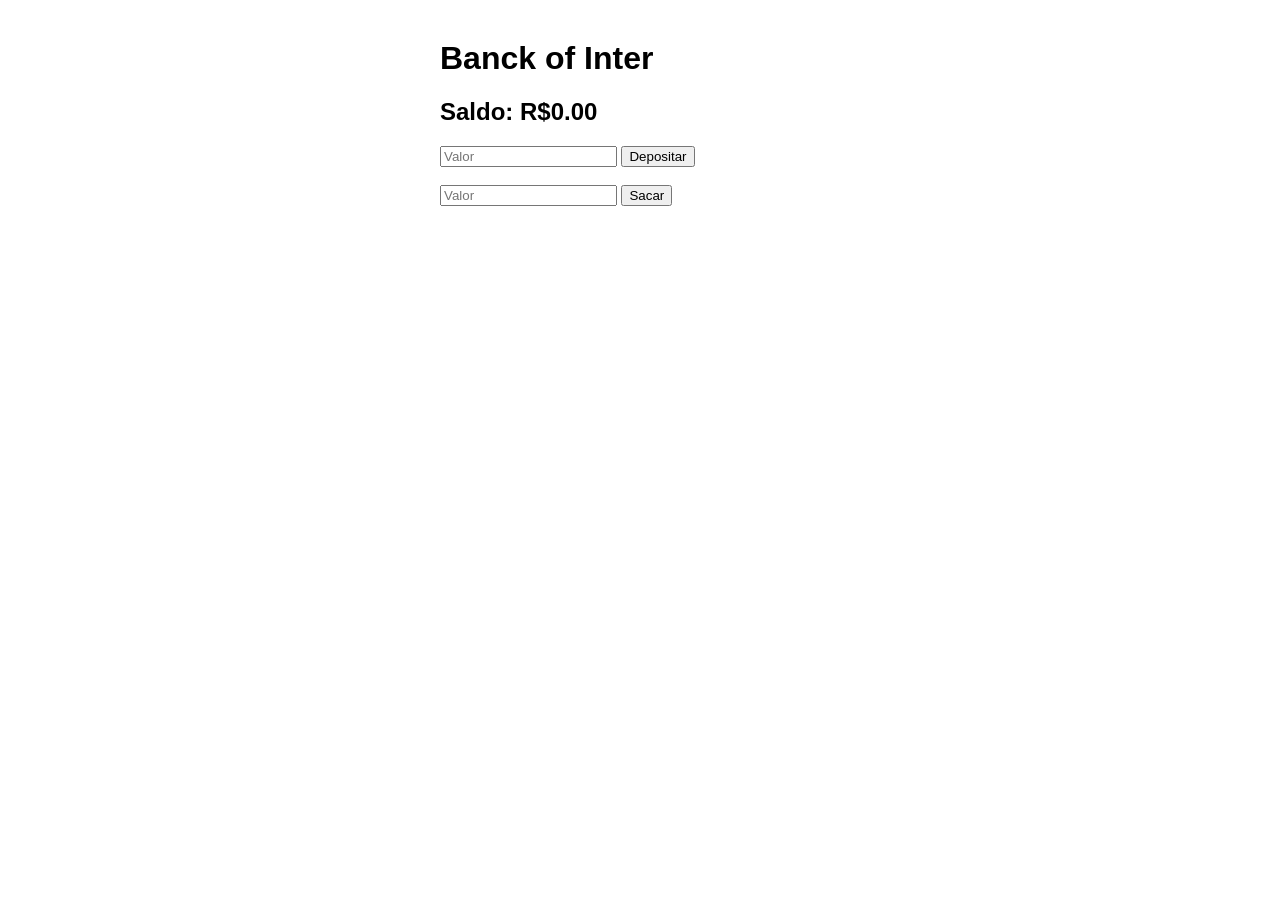
==== target/classes/static/index.html @ ff5e9957 "Create bacnk" ====
<!DOCTYPE html>
<html lang="pt-BR">
<head>
<meta charset="UTF-8">
<title>Banck</title>
</head>
<body style="font-family: sans-serif; max-width: 400px; margin: 40px auto;">

  <h1>Banck of Inter</h1>

  <h2>Saldo: R$<span id="saldo">0.00</span></h2>

  <div>
    <input type="number" id="valorDeposito" placeholder="Valor">
    <button onclick="depositar()">Depositar</button>
  </div>

  <br>

  <div>
    <input type="number" id="valorSaque" placeholder="Valor">
    <button onclick="sacar()">Sacar</button>
  </div>

  <p id="msg" style="color:red;"></p>

<script>
  async function atualizarSaldo() {
    const res = await fetch('/api/conta/saldo');
    const saldo = await res.json();
    document.getElementById('saldo').innerText = saldo.toFixed(2);
  }

  async function depositar() {
    const valor = parseFloat(document.getElementById('valorDeposito').value);
    await fetch('/api/conta/depositar', {
      method: 'POST',
      headers: { 'Content-Type': 'application/json' },
      body: JSON.stringify({ valor })
    });
    document.getElementById('msg').innerText = '';
    atualizarSaldo();
  }

  async function sacar() {
    const valor = parseFloat(document.getElementById('valorSaque').value);
    const res = await fetch('/api/conta/sacar', {
      method: 'POST',
      headers: { 'Content-Type': 'application/json' },
      body: JSON.stringify({ valor })
    });
    if (!res.ok) {
      document.getElementById('msg').innerText = await res.text();
    } else {
      document.getElementById('msg').innerText = '';
      atualizarSaldo();
    }
  }

  atualizarSaldo();
</script>

</body>
</html>
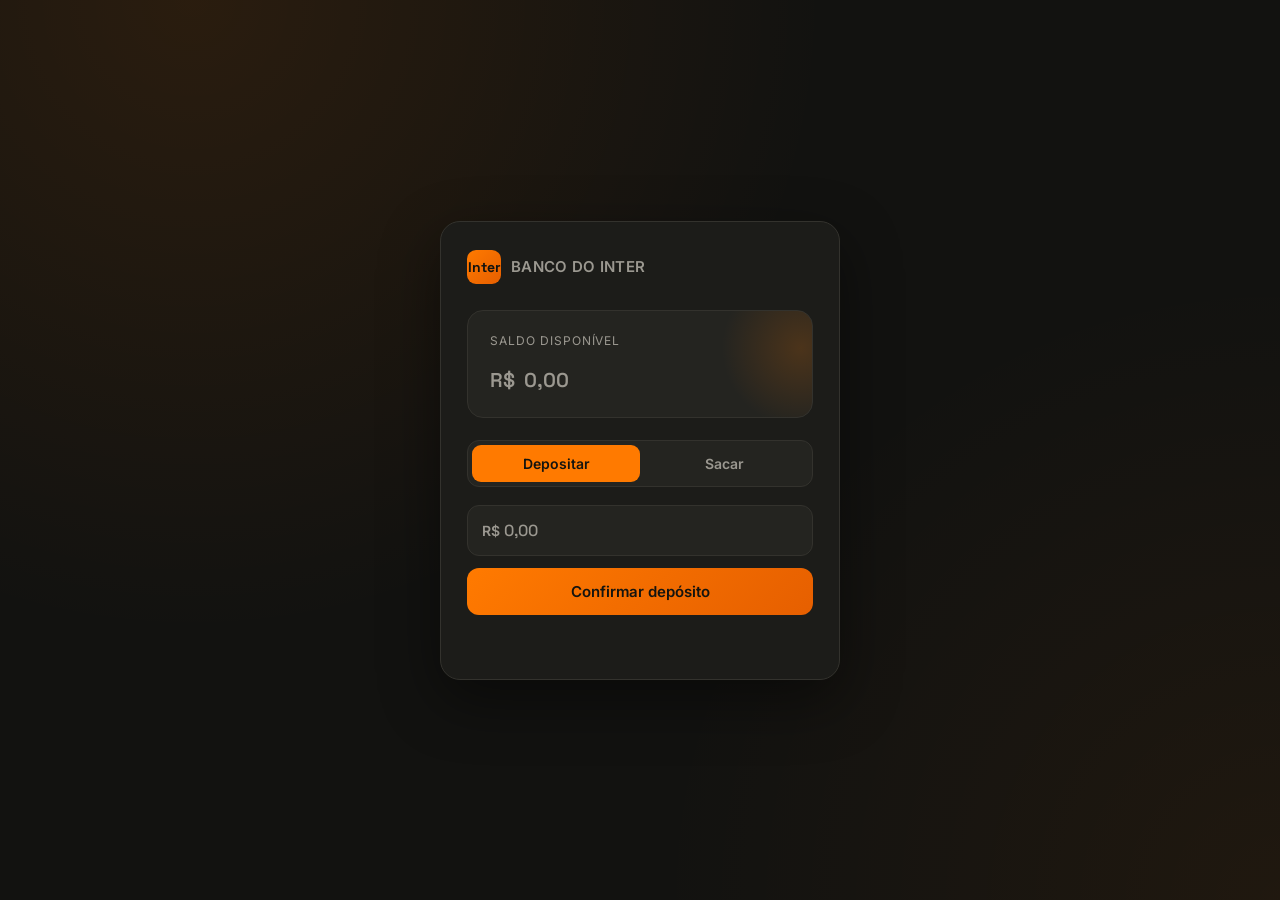
==== commit 926ec846: "Configurando e criando as interfaces" ====
--- a/target/classes/static/index.html
+++ b/target/classes/static/index.html
@@ -1,43 +1,96 @@
 <!DOCTYPE html>
 <html lang="pt-BR">
 <head>
-<meta charset="UTF-8">
-<title>Banck</title>
+  <meta charset="UTF-8">
+  <meta name="viewport" content="width=device-width, initial-scale=1.0">
+  <title>Banco do Inter</title>
+  <link rel="preconnect" href="https://fonts.googleapis.com">
+  <link rel="preconnect" href="https://fonts.gstatic.com" crossorigin>
+  <link href="https://fonts.googleapis.com/css2?family=Space+Grotesk:wght@500;600;700&family=Inter:wght@400;500;600&display=swap" rel="stylesheet">
+  <link rel="stylesheet" href="banco.css">
 </head>
-<body style="font-family: sans-serif; max-width: 400px; margin: 40px auto;">
+<body>
 
-  <h1>Banck of Inter</h1>
+<div class="cartao">
 
-  <h2>Saldo: R$<span id="saldo">0.00</span></h2>
-
-  <div>
-    <input type="number" id="valorDeposito" placeholder="Valor">
-    <button onclick="depositar()">Depositar</button>
+  <div class="topo">
+    <div class="logo">Inter</div>
+    <h1>BANCO DO INTER</h1>
   </div>
 
-  <br>
-
-  <div>
-    <input type="number" id="valorSaque" placeholder="Valor">
-    <button onclick="sacar()">Sacar</button>
+  <div class="bloco-saldo">
+    <p class="rotulo-saldo">Saldo disponível</p>
+    <p class="valor-saldo" id="saldoWrap"><span>R$</span> <span id="saldo">0,00</span></p>
   </div>
 
-  <p id="msg" style="color:red;"></p>
+  <div class="abas">
+    <div class="indicador-aba" id="indicadorAba"></div>
+    <button class="aba ativa" id="abaDepositar" onclick="mudarAba('depositar')">Depositar</button>
+    <button class="aba" id="abaSacar" onclick="mudarAba('sacar')">Sacar</button>
+  </div>
+
+  <div class="painel ativo" id="painelDepositar">
+    <div class="campo">
+      <span>R$</span>
+      <input type="number" id="valorDeposito" placeholder="0,00" inputmode="decimal">
+    </div>
+    <button class="botao botao-primario" onclick="depositar()">Confirmar depósito</button>
+  </div>
+
+  <div class="painel" id="painelSacar">
+    <div class="campo">
+      <span>R$</span>
+      <input type="number" id="valorSaque" placeholder="0,00" inputmode="decimal">
+    </div>
+    <button class="botao botao-primario" onclick="sacar()">Confirmar saque</button>
+  </div>
+
+  <p id="msg" class="mensagem"></p>
+
+</div>
 
 <script>
+  function mudarAba(aba){
+    const indicador = document.getElementById('indicadorAba');
+    const abaDepositar = document.getElementById('abaDepositar');
+    const abaSacar = document.getElementById('abaSacar');
+    const painelDepositar = document.getElementById('painelDepositar');
+    const painelSacar = document.getElementById('painelSacar');
+
+    document.getElementById('msg').innerText = '';
+
+    if(aba === 'depositar'){
+      indicador.classList.remove('deslocado');
+      abaDepositar.classList.add('ativa');
+      abaSacar.classList.remove('ativa');
+      painelDepositar.classList.add('ativo');
+      painelSacar.classList.remove('ativo');
+    } else {
+      indicador.classList.add('deslocado');
+      abaSacar.classList.add('ativa');
+      abaDepositar.classList.remove('ativa');
+      painelSacar.classList.add('ativo');
+      painelDepositar.classList.remove('ativo');
+    }
+  }
+
+  function formatarMoeda(valor){
+    return valor.toLocaleString('pt-BR', { minimumFractionDigits: 2, maximumFractionDigits: 2 });
+  }
+
   async function atualizarSaldo() {
     const res = await fetch('/api/conta/saldo');
     const saldo = await res.json();
-    document.getElementById('saldo').innerText = saldo.toFixed(2);
+    document.getElementById('saldo').innerText = formatarMoeda(saldo);
   }
 
   async function depositar() {
     const valor = parseFloat(document.getElementById('valorDeposito').value);
     await fetch('/api/conta/depositar', {
-      method: 'POST',
-      headers: { 'Content-Type': 'application/json' },
+      method: 'POST', headers: { 'Content-Type': 'application/json' },
       body: JSON.stringify({ valor })
     });
+    document.getElementById('valorDeposito').value = '';
     document.getElementById('msg').innerText = '';
     atualizarSaldo();
   }
@@ -52,6 +105,7 @@
     if (!res.ok) {
       document.getElementById('msg').innerText = await res.text();
     } else {
+      document.getElementById('valorSaque').value = '';
       document.getElementById('msg').innerText = '';
       atualizarSaldo();
     }
@@ -61,4 +115,4 @@
 </script>
 
 </body>
-</html>
+</html>
--- a/target/classes/static/banco.css
+++ b/target/classes/static/banco.css
@@ -0,0 +1,227 @@
+:root{
+    --laranja: #FF7A00;
+    --laranja-escuro: #E65F00;
+    --fundo: #121210;
+    --superficie: #1C1C19;
+    --superficie-alta: #242420;
+    --texto: #F4F1EA;
+    --texto-mudo: #9B9890;
+    --verde: #37C871;
+    --vermelho: #FF5C5C;
+    --borda: #33322D;
+}
+
+*{ box-sizing: border-box; }
+
+body{
+    font-family: 'Inter', sans-serif;
+    background: var(--fundo);
+    background-image:
+            radial-gradient(circle at 15% 0%, rgba(255,122,0,0.10), transparent 45%),
+            radial-gradient(circle at 100% 100%, rgba(255,122,0,0.06), transparent 40%);
+    color: var(--texto);
+    margin: 0;
+    min-height: 100vh;
+    display: flex;
+    align-items: center;
+    justify-content: center;
+    padding: 24px;
+}
+
+.cartao{
+    width: 100%;
+    max-width: 400px;
+    background: var(--superficie);
+    border: 1px solid var(--borda);
+    border-radius: 20px;
+    padding: 28px 26px 32px;
+    box-shadow: 0 20px 60px rgba(0,0,0,0.45);
+}
+
+.topo{
+    display: flex;
+    align-items: center;
+    gap: 10px;
+    margin-bottom: 26px;
+}
+
+.logo{
+    width: 34px;
+    height: 34px;
+    border-radius: 9px;
+    background: linear-gradient(135deg, var(--laranja), var(--laranja-escuro));
+    display: flex;
+    align-items: center;
+    justify-content: center;
+    font-family: 'Space Grotesk', sans-serif;
+    font-weight: 700;
+    font-size: 14px;
+    color: #14140F;
+    flex-shrink: 0;
+}
+
+h1{
+    font-size: 15px;
+    font-weight: 600;
+    letter-spacing: 0.02em;
+    margin: 0;
+    color: var(--texto-mudo);
+}
+
+.bloco-saldo{
+    background: var(--superficie-alta);
+    border: 1px solid var(--borda);
+    border-radius: 16px;
+    padding: 22px 22px 20px;
+    margin-bottom: 22px;
+    position: relative;
+    overflow: hidden;
+}
+
+.bloco-saldo::before{
+    content: "";
+    position: absolute;
+    top: -40%;
+    right: -20%;
+    width: 160px;
+    height: 160px;
+    background: radial-gradient(circle, rgba(255,122,0,0.18), transparent 70%);
+}
+
+.rotulo-saldo{
+    font-size: 12px;
+    text-transform: uppercase;
+    letter-spacing: 0.08em;
+    color: var(--texto-mudo);
+    margin: 0 0 6px;
+    position: relative;
+}
+
+.valor-saldo{
+    font-family: 'Space Grotesk', sans-serif;
+    font-size: 34px;
+    font-weight: 700;
+    margin: 0;
+    position: relative;
+    transition: opacity 0.15s ease;
+}
+
+.valor-saldo span{ color: var(--texto-mudo); font-size: 20px; font-weight: 600; }
+
+.abas{
+    display: grid;
+    grid-template-columns: 1fr 1fr;
+    background: var(--superficie-alta);
+    border: 1px solid var(--borda);
+    border-radius: 12px;
+    padding: 4px;
+    margin-bottom: 18px;
+    position: relative;
+}
+
+.aba{
+    border: none;
+    background: transparent;
+    color: var(--texto-mudo);
+    font-family: 'Inter', sans-serif;
+    font-weight: 600;
+    font-size: 14px;
+    padding: 10px 0;
+    border-radius: 9px;
+    cursor: pointer;
+    transition: color 0.2s ease;
+    position: relative;
+    z-index: 1;
+}
+
+.aba.ativa{ color: #14140F; }
+
+.indicador-aba{
+    position: absolute;
+    top: 4px;
+    left: 4px;
+    width: calc(50% - 4px);
+    height: calc(100% - 8px);
+    background: var(--laranja);
+    border-radius: 9px;
+    transition: transform 0.25s cubic-bezier(.4,0,.2,1);
+    z-index: 0;
+}
+
+.indicador-aba.deslocado{ transform: translateX(calc(100% + 0px)); }
+
+.painel{ display: none; }
+.painel.ativo{ display: block; animation: surgir 0.2s ease; }
+
+@keyframes surgir{
+    from{ opacity: 0; transform: translateY(4px); }
+    to{ opacity: 1; transform: translateY(0); }
+}
+
+.campo{
+    display: flex;
+    align-items: center;
+    background: var(--superficie-alta);
+    border: 1px solid var(--borda);
+    border-radius: 12px;
+    padding: 0 14px;
+    margin-bottom: 12px;
+    transition: border-color 0.15s ease;
+}
+
+.campo:focus-within{ border-color: var(--laranja); }
+
+.campo span{
+    color: var(--texto-mudo);
+    font-weight: 600;
+    font-size: 14px;
+    margin-right: 4px;
+}
+
+.campo input{
+    flex: 1;
+    background: transparent;
+    border: none;
+    outline: none;
+    color: var(--texto);
+    font-family: 'Space Grotesk', sans-serif;
+    font-size: 16px;
+    font-weight: 600;
+    padding: 14px 0;
+    min-width: 0;
+}
+
+.campo input::placeholder{ color: var(--texto-mudo); font-weight: 500; }
+
+.campo input::-webkit-outer-spin-button,
+.campo input::-webkit-inner-spin-button{ -webkit-appearance: none; margin: 0; }
+.campo input[type=number]{ -moz-appearance: textfield; }
+
+.botao{
+    width: 100%;
+    border: none;
+    border-radius: 12px;
+    padding: 14px 0;
+    font-family: 'Inter', sans-serif;
+    font-weight: 600;
+    font-size: 15px;
+    cursor: pointer;
+    transition: transform 0.08s ease, filter 0.15s ease;
+}
+
+.botao:active{ transform: scale(0.98); }
+
+.botao-primario{
+    background: linear-gradient(135deg, var(--laranja), var(--laranja-escuro));
+    color: #14140F;
+}
+
+.botao-primario:hover{ filter: brightness(1.08); }
+
+.mensagem{
+    min-height: 18px;
+    font-size: 13px;
+    text-align: center;
+    margin: 14px 0 0;
+    color: var(--vermelho);
+}
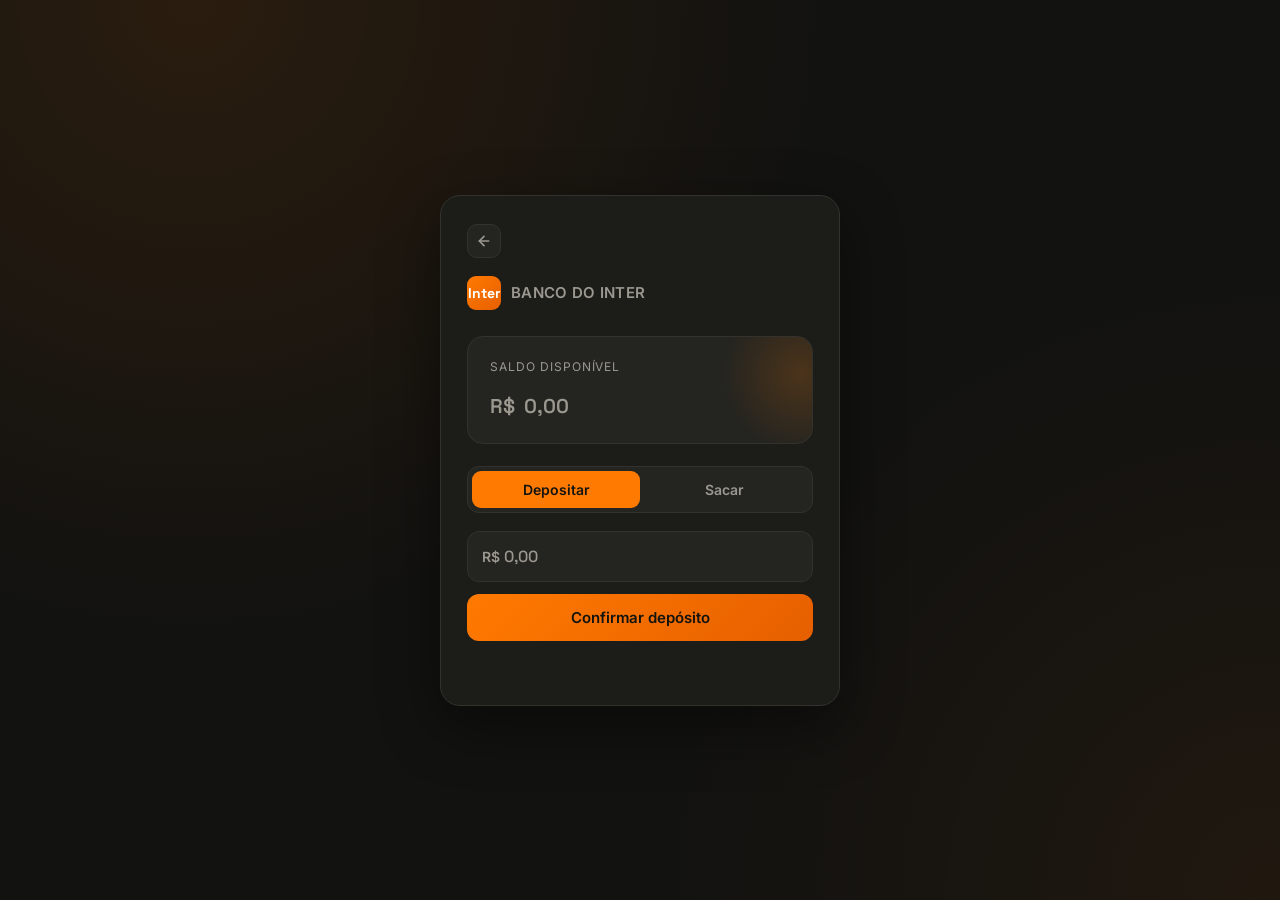
==== commit 280556cb: "Create back of login" ====
--- a/target/classes/static/index.html
+++ b/target/classes/static/index.html
@@ -12,6 +12,12 @@
 <body>
 
 <div class="cartao">
+  <button class="back-btn" id="back">
+    <svg xmlns="http://www.w3.org/2000/svg" width="18" height="18" viewBox="0 0 24 24" fill="none" stroke="currentColor" stroke-width="2.5" stroke-linecap="round" stroke-linejoin="round">
+      <path d="M19 12H5"/>
+      <path d="M12 19l-7-7 7-7"/>
+    </svg>
+  </button>
 
   <div class="topo">
     <div class="logo">Inter</div>
@@ -48,6 +54,7 @@
   <p id="msg" class="mensagem"></p>
 
 </div>
+
 
 <script>
   function mudarAba(aba){
@@ -111,6 +118,10 @@
     }
   }
 
+  const button = document.getElementById("back");
+  button.addEventListener("click", () =>{
+    window.location.href = "userLogin.html";
+  });
   atualizarSaldo();
 </script>
 
--- a/target/classes/static/banco.css
+++ b/target/classes/static/banco.css
@@ -36,6 +36,7 @@
     border-radius: 20px;
     padding: 28px 26px 32px;
     box-shadow: 0 20px 60px rgba(0,0,0,0.45);
+    position: relative;
 }
 
 .topo{
@@ -56,7 +57,7 @@
     font-family: 'Space Grotesk', sans-serif;
     font-weight: 700;
     font-size: 14px;
-    color: #14140F;
+    color: white;
     flex-shrink: 0;
 }
 
@@ -224,4 +225,96 @@
     text-align: center;
     margin: 14px 0 0;
     color: var(--vermelho);
+}
+
+/* ===== Botão voltar =====
+   Antes estava com position: absolute sobrepondo o .logo.
+   Agora fica em fluxo normal, numa linha própria acima do .topo,
+   com margem controlada e tamanho responsivo via @media. */
+.back-btn {
+    display: flex;
+    align-items: center;
+    justify-content: center;
+    width: 34px;
+    height: 34px;
+    margin-bottom: 18px;
+    background-color: var(--superficie-alta);
+    border: 1px solid var(--borda);
+    border-radius: 10px;
+    color: var(--texto-mudo);
+    cursor: pointer;
+    padding: 0;
+    transition: background-color 0.2s ease, border-color 0.2s ease, color 0.2s ease, transform 0.15s ease;
+}
+
+.back-btn svg{
+    width: 16px;
+    height: 16px;
+    stroke-width: 2.5;
+}
+
+.back-btn:hover {
+    background-color: rgba(230, 95, 0, 0.15);
+    border-color: rgba(230, 95, 0, 0.4);
+    color: var(--laranja);
+    transform: translateX(-2px);
+}
+
+.back-btn:active {
+    transform: translateX(-2px) scale(0.92);
+}
+
+.back-btn:focus-visible {
+    outline: 2px solid var(--laranja);
+    outline-offset: 2px;
+}
+
+/* ===== Media queries ===== */
+
+/* Tablets e telas médias */
+@media (max-width: 480px){
+    .cartao{
+        padding: 22px 18px 26px;
+        border-radius: 16px;
+    }
+
+    .valor-saldo{ font-size: 28px; }
+
+    .back-btn{
+        width: 32px;
+        height: 32px;
+        margin-bottom: 14px;
+    }
+
+    .back-btn svg{
+        width: 15px;
+        height: 15px;
+    }
+
+    .logo{
+        width: 30px;
+        height: 30px;
+        font-size: 13px;
+    }
+
+    h1{ font-size: 14px; }
+}
+
+/* Telas bem pequenas */
+@media (max-width: 340px){
+    body{ padding: 12px; }
+
+    .cartao{
+        padding: 18px 14px 22px;
+    }
+
+    .valor-saldo{ font-size: 24px; }
+
+    .rotulo-saldo{ font-size: 11px; }
+
+    .back-btn{
+        width: 30px;
+        height: 30px;
+        margin-bottom: 12px;
+    }
 }
